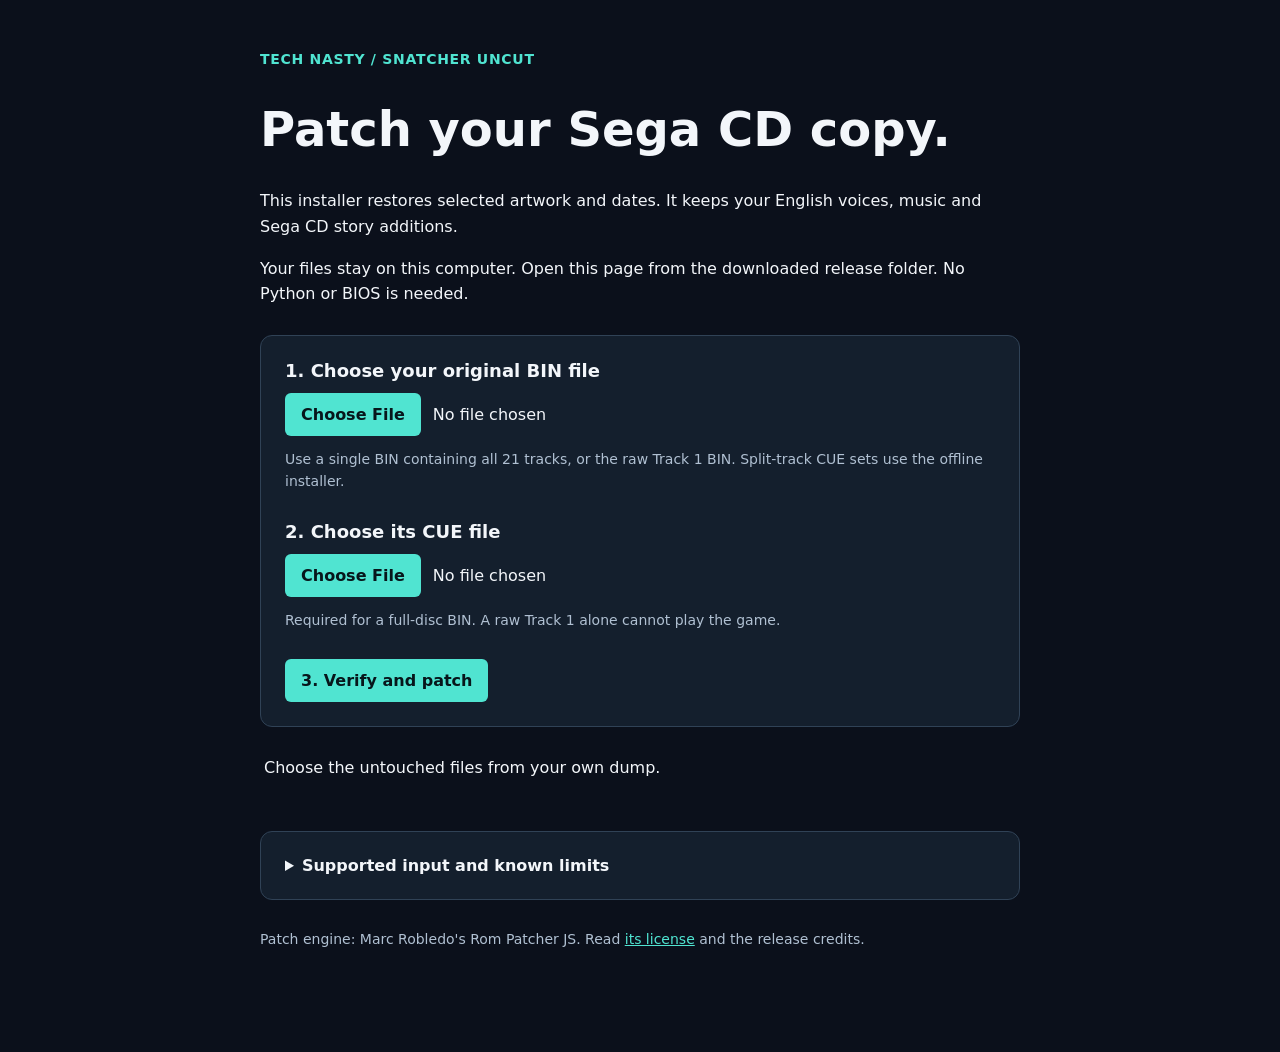
==== browser/index.html @ a2b7e846 "Release Snatcher Uncut v0.9.0-rc1" ====
<!doctype html>
<html lang="en">
<meta charset="utf-8">
<meta name="viewport" content="width=device-width,initial-scale=1">
<meta http-equiv="Content-Security-Policy" content="default-src 'self' blob:; connect-src 'none'; script-src 'self'; style-src 'self'; img-src 'self' data:; object-src 'none'; base-uri 'none'; form-action 'none'">
<title>Patch Snatcher for Sega CD</title>
<link rel="stylesheet" href="style.css">
<main>
<p class="brand">TECH NASTY / SNATCHER UNCUT</p>
<h1>Patch your Sega CD copy.</h1>
<p>This installer restores selected artwork and dates. It keeps your English voices, music and Sega CD story additions.</p>
<p>Your files stay on this computer. Open this page from the downloaded release folder. No Python or BIOS is needed.</p>
<form id="installer">
<label for="bin">1. Choose your original BIN file</label>
<input id="bin" type="file" accept=".bin,.BIN" required>
<p class="hint">Use a single BIN containing all 21 tracks, or the raw Track 1 BIN. Split-track CUE sets use the offline installer.</p>
<label for="cue">2. Choose its CUE file</label>
<input id="cue" type="file" accept=".cue,.CUE">
<p class="hint">Required for a full-disc BIN. A raw Track 1 alone cannot play the game.</p>
<button id="apply" type="submit">3. Verify and patch</button>
</form>
<p id="status" role="status" aria-live="polite">Choose the untouched files from your own dump.</p>
<section id="results" hidden aria-label="Patched files">
<h2>Download the patched files</h2>
<p>Save these files together in a new folder. Keep your original dump.</p>
<div id="downloads"></div>
</section>
<details><summary>Supported input and known limits</summary>
<p>USA raw Mode1/2352 Track 1: 131,744,928 bytes. SHA1: <code>1f4164205ed736a0d9a03eb7972868e9aa737d35</code>.</p>
<p>Wrong-region, wrong-revision, ISO/2048 and already-patched data do not pass validation. CHD files need extraction first. Full-disc BIN files require a single-file CUE with 21 tracks. Split-track CUE sets use the offline installer.</p>
<p>This release has emulator verification through the ending and credits. Original hardware has not been tested. The opening and database show 1991 while the retained speech says 1996.</p>
<p>AI tools assisted engineering, research, testing and writing. The comparisons use actual emulator captures.</p>
</details>
<p class="hint">Patch engine: Marc Robledo's Rom Patcher JS. Read <a href="vendor/LICENSE">its license</a> and the release credits.</p>
</main>
<script src="vendor/RomPatcher.js"></script>
<script src="vendor/modules/BinFile.js"></script>
<script src="vendor/modules/HashCalculator.js"></script>
<script src="vendor/modules/RomPatcher.format.ips.js"></script>
<script src="vendor/modules/RomPatcher.format.ups.js"></script>
<script src="vendor/modules/RomPatcher.format.aps_n64.js"></script>
<script src="vendor/modules/RomPatcher.format.aps_gba.js"></script>
<script src="vendor/modules/RomPatcher.format.bps.js"></script>
<script src="vendor/modules/RomPatcher.format.rup.js"></script>
<script src="vendor/modules/RomPatcher.format.ppf.js"></script>
<script src="vendor/modules/RomPatcher.format.bdf.js"></script>
<script src="vendor/modules/RomPatcher.format.pmsr.js"></script>
<script src="vendor/modules/RomPatcher.format.vcdiff.js"></script>
<script src="patch-data.js"></script>
<script src="app.js"></script>
</html>
---- browser/style.css ----
:root { color-scheme: dark; font-family: system-ui, sans-serif; background: #0b101b; color: #f3f6fa; }
body { margin: 0; }
main { max-width: 760px; margin: 48px auto; padding: 0 24px 40px; }
h1 { font-size: clamp(30px, 6vw, 48px); line-height: 1.12; }
p { line-height: 1.6; }
.brand, a { color: #50e4d1; }
.brand { font-size: 14px; font-weight: 700; letter-spacing: .05em; }
form, details, #results { background: #141f2d; border: 1px solid #304256; border-radius: 12px; padding: 24px; margin: 28px 0; }
label { display: block; font-size: 18px; font-weight: 650; margin-bottom: 12px; }
input { display: block; width: 100%; font: inherit; }
input::file-selector-button, button { background: #50e4d1; color: #07161b; border: 0; border-radius: 6px; padding: 12px 16px; font: inherit; font-weight: 650; cursor: pointer; margin-right: 12px; }
button:disabled { opacity: .6; cursor: wait; }
.hint { font-size: 14px; color: #b0c0d2; }
form .hint { margin: 12px 0 28px; }
code { overflow-wrap: anywhere; font-size: 13px; }
summary { cursor: pointer; font-weight: 650; }
#status { padding: 0 4px; min-height: 3em; }
#status[data-error="true"] { color: #ffb2a2; }
#downloads a { display: block; padding: 12px 0; }
:focus-visible { outline: 3px solid #fff; outline-offset: 5px; }
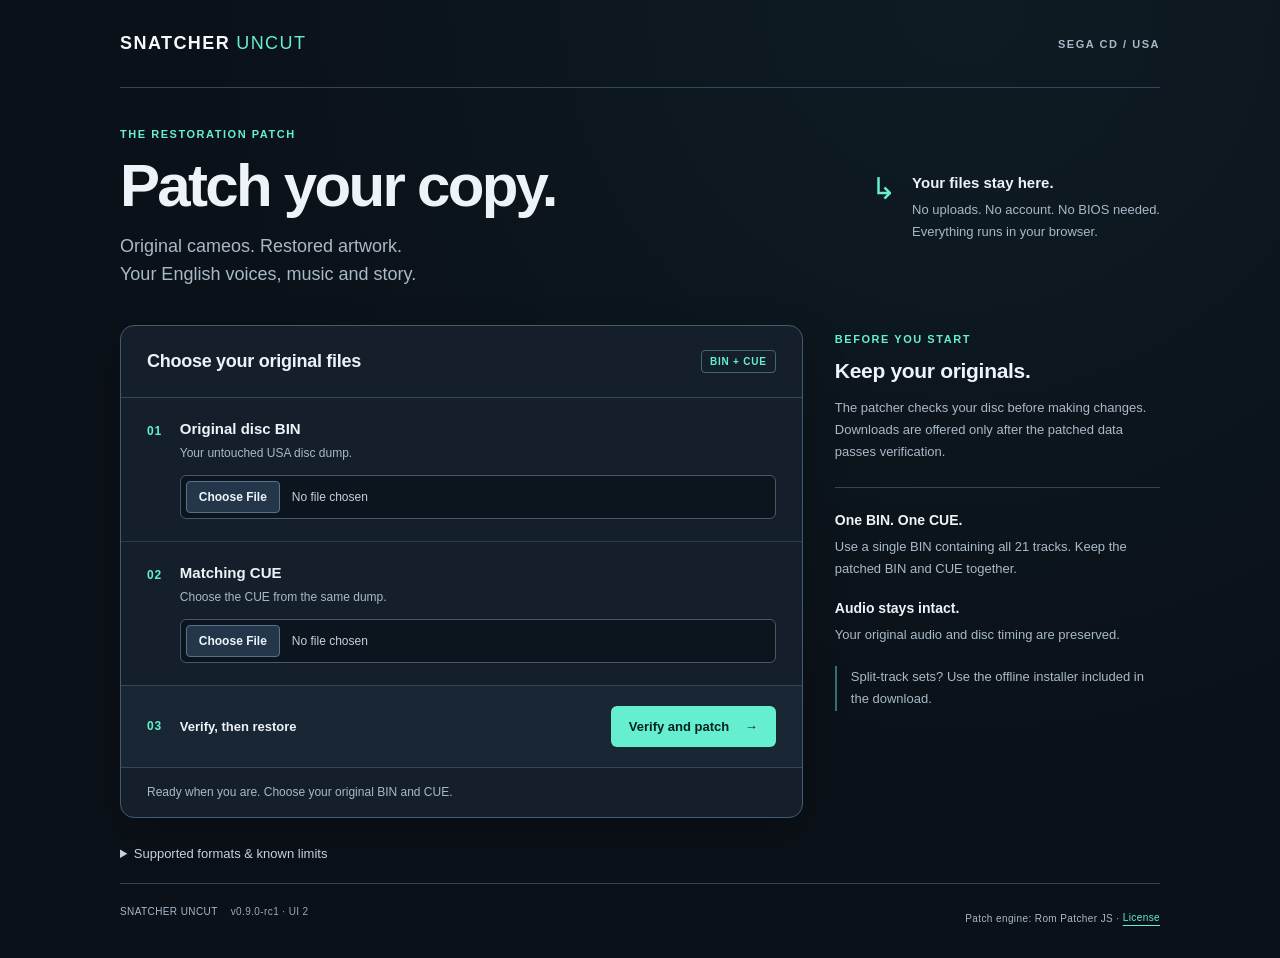
==== commit 033aab4a: "Add restoration comparisons and redesign the disc patcher" ====
--- a/browser/index.html
+++ b/browser/index.html
@@ -1,37 +1,34 @@
 <!doctype html>
 <html lang="en">
+<head>
 <meta charset="utf-8">
 <meta name="viewport" content="width=device-width,initial-scale=1">
 <meta http-equiv="Content-Security-Policy" content="default-src 'self' blob:; connect-src 'none'; script-src 'self'; style-src 'self'; img-src 'self' data:; object-src 'none'; base-uri 'none'; form-action 'none'">
-<title>Patch Snatcher for Sega CD</title>
+<title>Snatcher Uncut · Disc patcher</title>
 <link rel="stylesheet" href="style.css">
+</head>
+<body>
 <main>
-<p class="brand">TECH NASTY / SNATCHER UNCUT</p>
-<h1>Patch your Sega CD copy.</h1>
-<p>This installer restores selected artwork and dates. It keeps your English voices, music and Sega CD story additions.</p>
-<p>Your files stay on this computer. Open this page from the downloaded release folder. No Python or BIOS is needed.</p>
+<header class="masthead"><a class="wordmark" href="index.html">SNATCHER <span>UNCUT</span></a><span class="edition">SEGA CD / USA</span></header>
+<section class="intro" aria-labelledby="title">
+<div><p class="eyebrow">THE RESTORATION PATCH</p><h1 id="title">Patch your copy.</h1><p class="lede">Original cameos. Restored artwork.<br>Your English voices, music and story.</p></div>
+<div class="privacy"><span class="privacy-mark" aria-hidden="true">↳</span><div><strong>Your files stay here.</strong><p>No uploads. No account. No BIOS needed.<br>Everything runs in your browser.</p></div></div>
+</section>
+<div class="workspace">
+<section class="patch-card" aria-label="Patch your disc">
+<div class="card-heading"><h2>Choose your original files</h2><span class="tag">BIN + CUE</span></div>
 <form id="installer">
-<label for="bin">1. Choose your original BIN file</label>
-<input id="bin" type="file" accept=".bin,.BIN" required>
-<p class="hint">Use a single BIN containing all 21 tracks, or the raw Track 1 BIN. Split-track CUE sets use the offline installer.</p>
-<label for="cue">2. Choose its CUE file</label>
-<input id="cue" type="file" accept=".cue,.CUE">
-<p class="hint">Required for a full-disc BIN. A raw Track 1 alone cannot play the game.</p>
-<button id="apply" type="submit">3. Verify and patch</button>
+<div class="file-step"><span class="step-number" aria-hidden="true">01</span><div class="field"><label for="bin">Original disc BIN</label><p class="hint" id="bin-help">Your untouched USA disc dump.</p><input id="bin" type="file" accept=".bin,.BIN" required aria-describedby="bin-help"></div></div>
+<div class="file-step"><span class="step-number" aria-hidden="true">02</span><div class="field"><label for="cue">Matching CUE</label><p class="hint" id="cue-help">Choose the CUE from the same dump.</p><input id="cue" type="file" accept=".cue,.CUE" aria-describedby="cue-help"></div></div>
+<div class="action-row"><div><span class="step-number" aria-hidden="true">03</span><span>Verify, then restore</span></div><button id="apply" type="submit">Verify and patch <span aria-hidden="true">→</span></button></div>
 </form>
-<p id="status" role="status" aria-live="polite">Choose the untouched files from your own dump.</p>
-<section id="results" hidden aria-label="Patched files">
-<h2>Download the patched files</h2>
-<p>Save these files together in a new folder. Keep your original dump.</p>
-<div id="downloads"></div>
+<p id="status" role="status" aria-live="polite">Ready when you are. Choose your original BIN and CUE.</p>
+<section id="results" hidden aria-label="Patched files"><h2>Your patched files are ready</h2><p>Save the BIN and CUE together in a new folder. Open the CUE to play.</p><div id="downloads"></div></section>
 </section>
-<details><summary>Supported input and known limits</summary>
-<p>USA raw Mode1/2352 Track 1: 131,744,928 bytes. SHA1: <code>1f4164205ed736a0d9a03eb7972868e9aa737d35</code>.</p>
-<p>Wrong-region, wrong-revision, ISO/2048 and already-patched data do not pass validation. CHD files need extraction first. Full-disc BIN files require a single-file CUE with 21 tracks. Split-track CUE sets use the offline installer.</p>
-<p>This release has emulator verification through the ending and credits. Original hardware has not been tested. The opening and database show 1991 while the retained speech says 1996.</p>
-<p>AI tools assisted engineering, research, testing and writing. The comparisons use actual emulator captures.</p>
-</details>
-<p class="hint">Patch engine: Marc Robledo's Rom Patcher JS. Read <a href="vendor/LICENSE">its license</a> and the release credits.</p>
+<aside class="guide"><p class="eyebrow">BEFORE YOU START</p><h2>Keep your originals.</h2><p>The patcher checks your disc before making changes. Downloads are offered only after the patched data passes verification.</p><div class="guide-rule"></div><h3>One BIN. One CUE.</h3><p>Use a single BIN containing all 21 tracks. Keep the patched BIN and CUE together.</p><h3>Audio stays intact.</h3><p>Your original audio and disc timing are preserved.</p><p class="small-note">Split-track sets? Use the offline installer included in the download.</p></aside>
+</div>
+<details class="limits"><summary>Supported formats &amp; known limits</summary><div class="limits-body"><p>USA raw Mode1/2352 Track 1: 131,744,928 bytes. SHA1: <code>1f4164205ed736a0d9a03eb7972868e9aa737d35</code>.</p><p>A raw Track 1 BIN is accepted with the CUE field empty. Its output needs the original audio tracks and a matching CUE to play. Full-disc BIN files require a single-file CUE with 21 tracks.</p><p>Wrong-region, wrong-revision, ISO/2048 and already-patched data do not pass validation. Extract CHD files first. Split-track CUE sets use the offline installer.</p><p>The emulator tests reached the ending and credits. Tested on a U.S. Genesis Model 2 with a Mega EverDrive Pro. Restored text says 1991; retained English speech says 1996.</p><p>AI tools assisted engineering, research, testing and writing. Game artwork comes from the game data.</p></div></details>
+<footer><span>SNATCHER UNCUT <span class="footer-version">v0.9.0-rc1 · UI 2</span></span><span>Patch engine: Rom Patcher JS · <a href="vendor/LICENSE">License</a></span></footer>
 </main>
 <script src="vendor/RomPatcher.js"></script>
 <script src="vendor/modules/BinFile.js"></script>
@@ -48,4 +45,5 @@
 <script src="vendor/modules/RomPatcher.format.vcdiff.js"></script>
 <script src="patch-data.js"></script>
 <script src="app.js"></script>
+</body>
 </html>
--- a/browser/style.css
+++ b/browser/style.css
@@ -1,20 +1,4 @@
-:root { color-scheme: dark; font-family: system-ui, sans-serif; background: #0b101b; color: #f3f6fa; }
-body { margin: 0; }
-main { max-width: 760px; margin: 48px auto; padding: 0 24px 40px; }
-h1 { font-size: clamp(30px, 6vw, 48px); line-height: 1.12; }
-p { line-height: 1.6; }
-.brand, a { color: #50e4d1; }
-.brand { font-size: 14px; font-weight: 700; letter-spacing: .05em; }
-form, details, #results { background: #141f2d; border: 1px solid #304256; border-radius: 12px; padding: 24px; margin: 28px 0; }
-label { display: block; font-size: 18px; font-weight: 650; margin-bottom: 12px; }
-input { display: block; width: 100%; font: inherit; }
-input::file-selector-button, button { background: #50e4d1; color: #07161b; border: 0; border-radius: 6px; padding: 12px 16px; font: inherit; font-weight: 650; cursor: pointer; margin-right: 12px; }
-button:disabled { opacity: .6; cursor: wait; }
-.hint { font-size: 14px; color: #b0c0d2; }
-form .hint { margin: 12px 0 28px; }
-code { overflow-wrap: anywhere; font-size: 13px; }
-summary { cursor: pointer; font-weight: 650; }
-#status { padding: 0 4px; min-height: 3em; }
-#status[data-error="true"] { color: #ffb2a2; }
-#downloads a { display: block; padding: 12px 0; }
-:focus-visible { outline: 3px solid #fff; outline-offset: 5px; }
+:root{color-scheme:dark;font-family:Inter,-apple-system,BlinkMacSystemFont,"Segoe UI",sans-serif;background:#0b1118;color:#edf3f8;font-synthesis:none;--muted:#a8b9c8;--accent:#65eed0;--line:#344657}
+*{box-sizing:border-box}body{margin:0;background-color:#0b1118;background-image:radial-gradient(ellipse at 75% 0%,#15313b55,transparent 55%)}main{max-width:1120px;margin:auto;padding:0 40px}a{color:var(--accent);text-underline-offset:4px}.masthead{height:88px;display:flex;align-items:center;justify-content:space-between;border-bottom:1px solid var(--line)}.wordmark{font-size:18px;font-weight:850;letter-spacing:.08em;text-decoration:none;color:#f5f8fc}.wordmark span{font-weight:500;color:var(--accent);margin-left:6px}.edition,.eyebrow{font-size:11px;font-weight:750;letter-spacing:.14em;color:var(--muted)}.intro{display:flex;justify-content:space-between;align-items:center;padding:40px 0 36px;gap:32px}.eyebrow{margin:0 0 14px;color:var(--accent)}h1{font-size:clamp(38px,5vw,60px);line-height:1.05;letter-spacing:-.045em;margin:0 0 16px;font-weight:750}.lede{font-size:18px;line-height:1.55;color:var(--muted);margin:0}.privacy{display:flex;align-items:flex-start;gap:16px}.privacy-mark{color:var(--accent);font-size:30px;line-height:1}.privacy strong{font-size:15px}.privacy p{font-size:13px;line-height:1.7;color:var(--muted);margin:7px 0 0}.workspace{display:grid;grid-template-columns:minmax(0,2.1fr) minmax(0,1fr);gap:32px;align-items:start}.patch-card{background:#141f2b;border:1px solid #435b70;border-radius:14px;overflow:hidden;box-shadow:0 16px 45px #0003}.card-heading{padding:24px 26px;display:flex;align-items:center;justify-content:space-between;border-bottom:1px solid var(--line);gap:12px}h2{font-size:18px;letter-spacing:-.015em;margin:0}.tag{font-size:10px;letter-spacing:.08em;color:var(--accent);font-weight:750;border:1px solid #3c6b68;border-radius:4px;padding:5px 8px;white-space:nowrap}.file-step{padding:22px 26px;display:flex;gap:18px}.file-step+.file-step{border-top:1px solid #2d3c4b}.step-number{font-size:12px;color:var(--accent);font-weight:750;letter-spacing:.06em;line-height:22px}.field{min-width:0;flex:1}label{font-size:15px;font-weight:700}.hint{color:var(--muted);font-size:12px;line-height:1.5;margin:6px 0 13px}input{display:block;width:100%;min-width:0;font:inherit;font-size:12px;color:#c4d1de;border:1px solid #45596e;border-radius:6px;background:#0c151e;padding:5px}input::file-selector-button{font:inherit;font-size:12px;font-weight:650;border:1px solid #59718a;color:#edf3f8;background:#24374a;border-radius:4px;padding:8px 12px;margin-right:12px;cursor:pointer}.action-row{padding:20px 26px;display:flex;align-items:center;justify-content:space-between;gap:16px;border-top:1px solid var(--line);background:#192735}.action-row>div{display:flex;align-items:center;gap:18px;font-size:13px;font-weight:600}button{font:inherit;border:0;border-radius:6px;background:var(--accent);color:#07231d;font-size:13px;font-weight:750;padding:13px 18px;cursor:pointer;white-space:nowrap}button span{padding-left:12px}button:hover{background:#a0ffe7}button:disabled{opacity:.65;cursor:wait}#status{padding:15px 26px;margin:0;font-size:12px;line-height:1.6;color:var(--muted);border-top:1px solid var(--line);min-height:50px}#status[data-error="true"]{color:#ffb7a8;background:#351d21}.guide{padding:8px 0}.guide h2{font-size:21px;margin-bottom:14px}.guide p:not(.eyebrow){font-size:13px;color:var(--muted);line-height:1.7;margin:0 0 20px}.guide-rule{height:1px;background:var(--line);margin:24px 0}.guide h3{font-size:14px;margin:0 0 8px}.guide .small-note{border-left:2px solid #3e6d68;padding-left:14px}.limits{margin:28px 0 0;border-bottom:1px solid var(--line);padding:0 0 22px}summary{font-size:13px;color:#c4d1de;cursor:pointer;width:fit-content}.limits-body{max-width:760px;color:var(--muted);font-size:13px;line-height:1.7;padding-top:10px}code{overflow-wrap:anywhere;font-size:12px}footer{display:flex;justify-content:space-between;gap:16px;font-size:10px;color:var(--muted);padding:22px 0 28px;letter-spacing:.04em}.footer-version{margin-left:10px;color:#97aabb}#results{padding:24px 26px;border-top:1px solid #3c6b68;background:#112d29}#results[hidden]{display:none}#results p{font-size:13px;color:#c0d7d0;line-height:1.6}#downloads a{display:block;padding:12px 0;font-size:13px;font-weight:650;overflow-wrap:anywhere}:focus-visible{outline:3px solid #e5fff8;outline-offset:4px}@media(max-width:760px){main{padding:0 20px}.masthead{height:72px}.edition{font-size:9px}.intro{display:block;padding:30px 0}.privacy{margin-top:24px}.workspace{display:block}.guide{margin-top:30px}.file-step,.card-heading,.action-row{padding:20px}.action-row{align-items:stretch;flex-direction:column}.action-row button{width:100%}#status{padding:15px 20px}footer{flex-direction:column;line-height:1.5}.lede{font-size:16px}.guide-rule{margin:20px 0}}
+
+.wordmark{display:inline-flex;align-items:center;min-height:44px}footer a{display:inline-flex;align-items:center;min-height:24px}
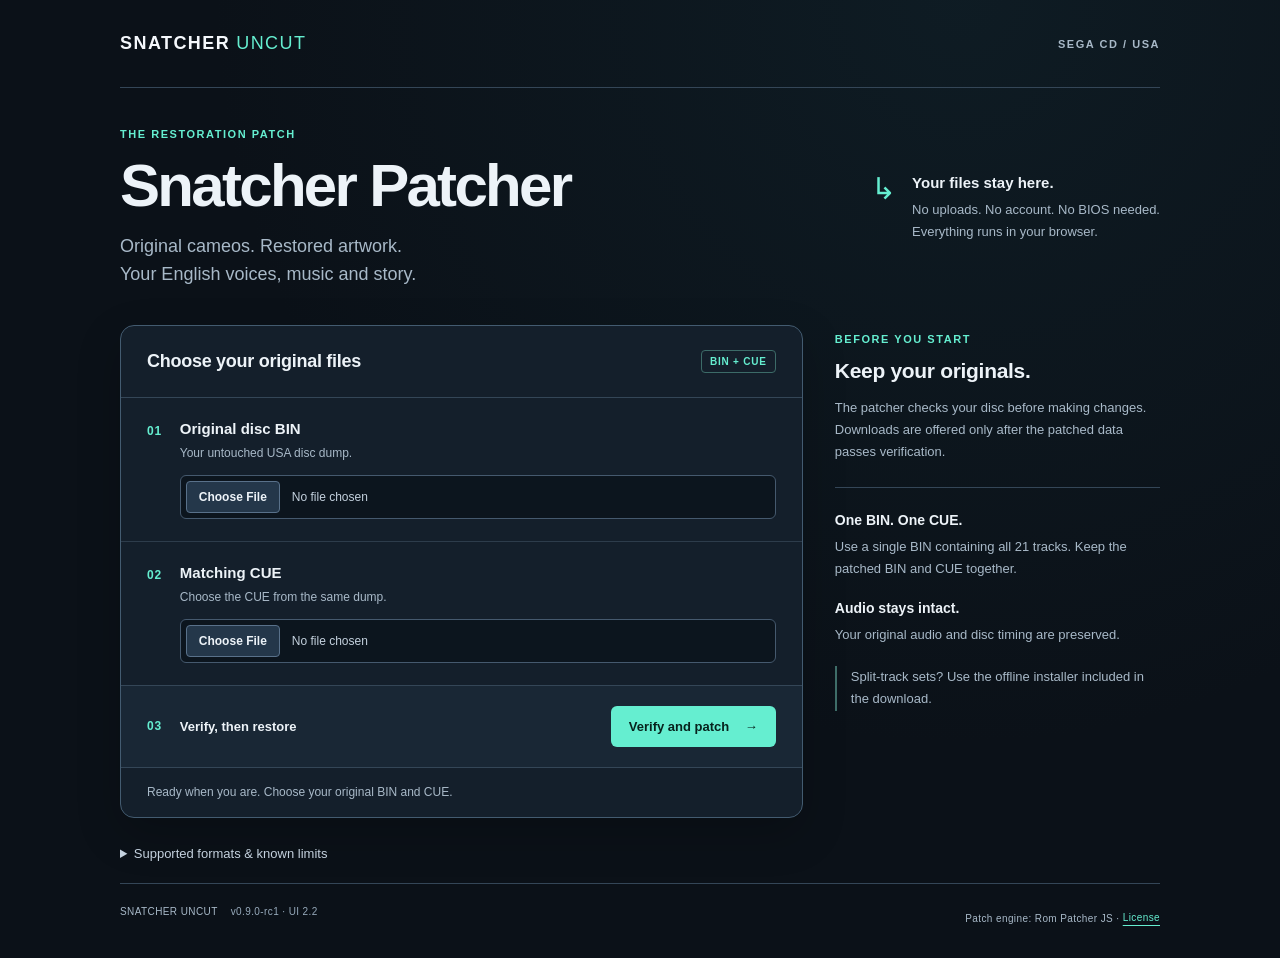
==== commit 0632cdc3: "Rename browser tool to Snatcher Patcher" ====
--- a/browser/index.html
+++ b/browser/index.html
@@ -4,14 +4,14 @@
 <meta charset="utf-8">
 <meta name="viewport" content="width=device-width,initial-scale=1">
 <meta http-equiv="Content-Security-Policy" content="default-src 'self' blob:; connect-src 'none'; script-src 'self'; style-src 'self'; img-src 'self' data:; object-src 'none'; base-uri 'none'; form-action 'none'">
-<title>Snatcher Uncut · Disc patcher</title>
+<title>Snatcher Patcher · Snatcher Uncut</title>
 <link rel="stylesheet" href="style.css">
 </head>
 <body>
 <main>
 <header class="masthead"><a class="wordmark" href="index.html">SNATCHER <span>UNCUT</span></a><span class="edition">SEGA CD / USA</span></header>
 <section class="intro" aria-labelledby="title">
-<div><p class="eyebrow">THE RESTORATION PATCH</p><h1 id="title">Patch your copy.</h1><p class="lede">Original cameos. Restored artwork.<br>Your English voices, music and story.</p></div>
+<div><p class="eyebrow">THE RESTORATION PATCH</p><h1 id="title">Snatcher Patcher</h1><p class="lede">Original cameos. Restored artwork.<br>Your English voices, music and story.</p></div>
 <div class="privacy"><span class="privacy-mark" aria-hidden="true">↳</span><div><strong>Your files stay here.</strong><p>No uploads. No account. No BIOS needed.<br>Everything runs in your browser.</p></div></div>
 </section>
 <div class="workspace">
@@ -28,7 +28,7 @@
 <aside class="guide"><p class="eyebrow">BEFORE YOU START</p><h2>Keep your originals.</h2><p>The patcher checks your disc before making changes. Downloads are offered only after the patched data passes verification.</p><div class="guide-rule"></div><h3>One BIN. One CUE.</h3><p>Use a single BIN containing all 21 tracks. Keep the patched BIN and CUE together.</p><h3>Audio stays intact.</h3><p>Your original audio and disc timing are preserved.</p><p class="small-note">Split-track sets? Use the offline installer included in the download.</p></aside>
 </div>
 <details class="limits"><summary>Supported formats &amp; known limits</summary><div class="limits-body"><p>USA raw Mode1/2352 Track 1: 131,744,928 bytes. SHA1: <code>1f4164205ed736a0d9a03eb7972868e9aa737d35</code>.</p><p>A raw Track 1 BIN is accepted with the CUE field empty. Its output needs the original audio tracks and a matching CUE to play. Full-disc BIN files require a single-file CUE with 21 tracks.</p><p>Wrong-region, wrong-revision, ISO/2048 and already-patched data do not pass validation. Extract CHD files first. Split-track CUE sets use the offline installer.</p><p>The emulator tests reached the ending and credits. Tested on a U.S. Genesis Model 2 with a Mega EverDrive Pro. Restored text says 1991; retained English speech says 1996.</p><p>AI tools assisted engineering, research, testing and writing. Game artwork comes from the game data.</p></div></details>
-<footer><span>SNATCHER UNCUT <span class="footer-version">v0.9.0-rc1 · UI 2</span></span><span>Patch engine: Rom Patcher JS · <a href="vendor/LICENSE">License</a></span></footer>
+<footer><span>SNATCHER UNCUT <span class="footer-version">v0.9.0-rc1 · UI 2.2</span></span><span>Patch engine: Rom Patcher JS · <a href="vendor/LICENSE">License</a></span></footer>
 </main>
 <script src="vendor/RomPatcher.js"></script>
 <script src="vendor/modules/BinFile.js"></script>
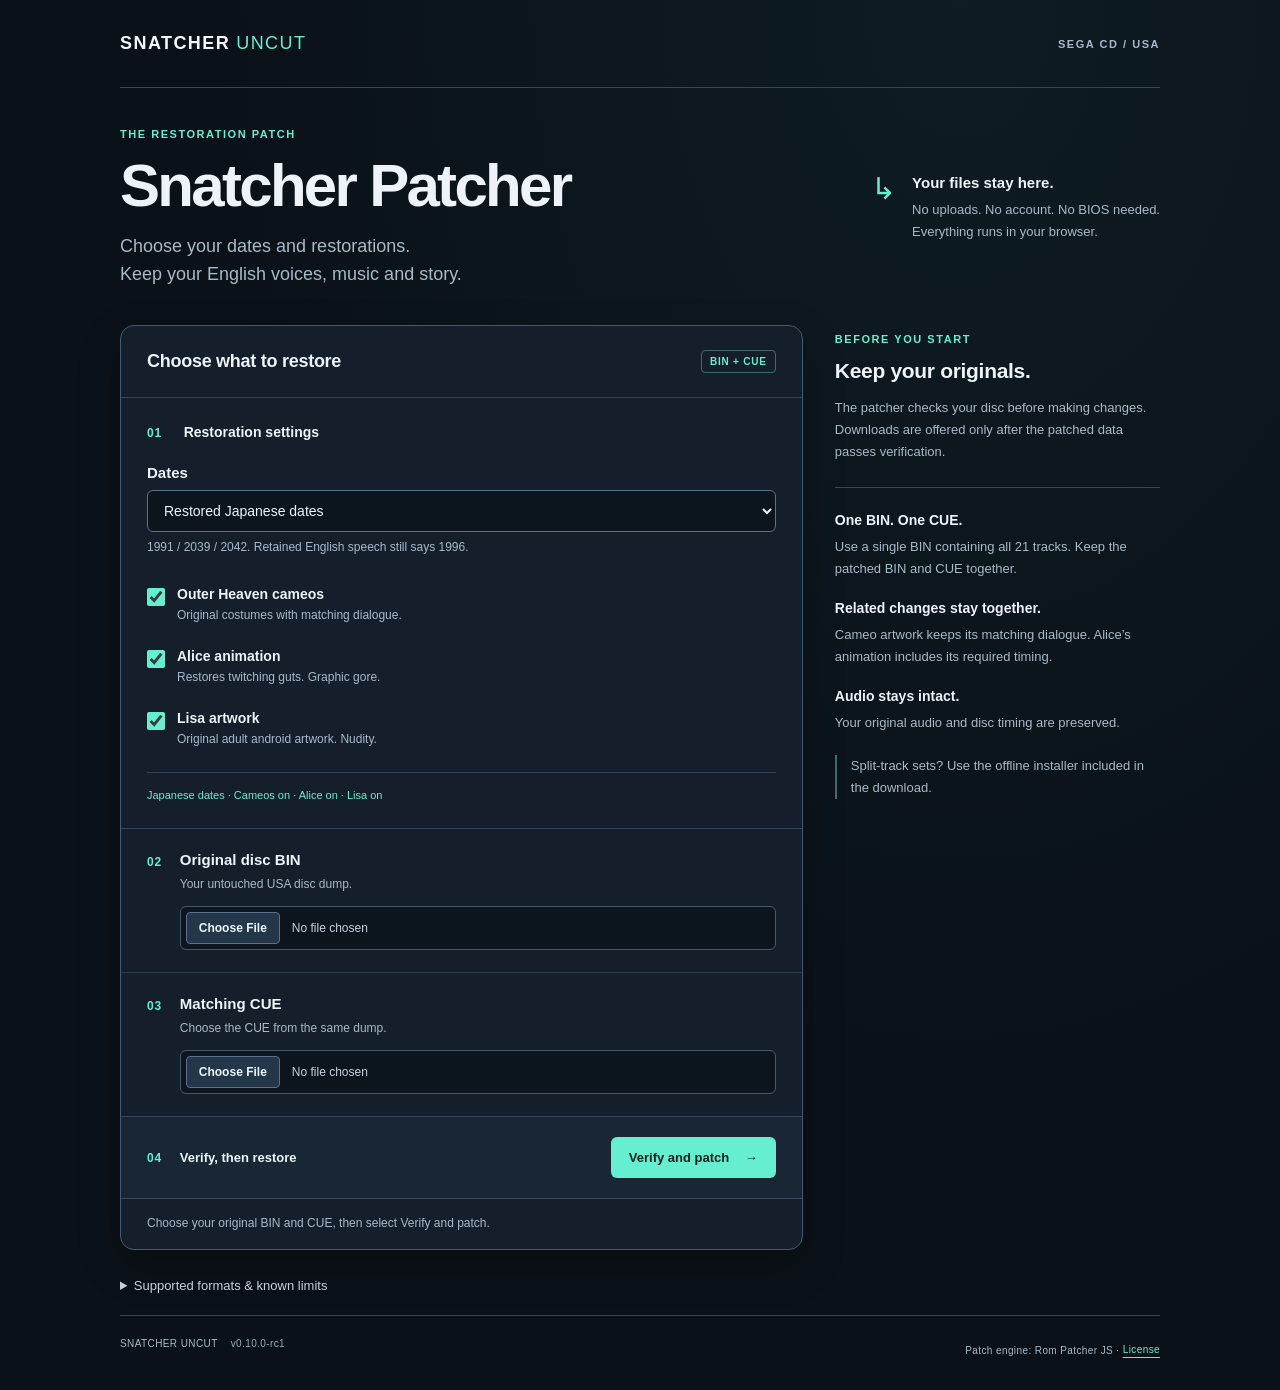
==== commit a351d135: "Add configurable Snatcher Patcher with verified restoration profiles" ====
--- a/browser/index.html
+++ b/browser/index.html
@@ -11,24 +11,31 @@
 <main>
 <header class="masthead"><a class="wordmark" href="index.html">SNATCHER <span>UNCUT</span></a><span class="edition">SEGA CD / USA</span></header>
 <section class="intro" aria-labelledby="title">
-<div><p class="eyebrow">THE RESTORATION PATCH</p><h1 id="title">Snatcher Patcher</h1><p class="lede">Original cameos. Restored artwork.<br>Your English voices, music and story.</p></div>
+<div><p class="eyebrow">THE RESTORATION PATCH</p><h1 id="title">Snatcher Patcher</h1><p class="lede">Choose your dates and restorations.<br>Keep your English voices, music and story.</p></div>
 <div class="privacy"><span class="privacy-mark" aria-hidden="true">↳</span><div><strong>Your files stay here.</strong><p>No uploads. No account. No BIOS needed.<br>Everything runs in your browser.</p></div></div>
 </section>
 <div class="workspace">
 <section class="patch-card" aria-label="Patch your disc">
-<div class="card-heading"><h2>Choose your original files</h2><span class="tag">BIN + CUE</span></div>
+<div class="card-heading"><h2>Choose what to restore</h2><span class="tag">BIN + CUE</span></div>
 <form id="installer">
-<div class="file-step"><span class="step-number" aria-hidden="true">01</span><div class="field"><label for="bin">Original disc BIN</label><p class="hint" id="bin-help">Your untouched USA disc dump.</p><input id="bin" type="file" accept=".bin,.BIN" required aria-describedby="bin-help"></div></div>
-<div class="file-step"><span class="step-number" aria-hidden="true">02</span><div class="field"><label for="cue">Matching CUE</label><p class="hint" id="cue-help">Choose the CUE from the same dump.</p><input id="cue" type="file" accept=".cue,.CUE" aria-describedby="cue-help"></div></div>
-<div class="action-row"><div><span class="step-number" aria-hidden="true">03</span><span>Verify, then restore</span></div><button id="apply" type="submit">Verify and patch <span aria-hidden="true">→</span></button></div>
+<fieldset class="restore-options"><legend><span class="step-number" aria-hidden="true">01</span> Restoration settings</legend>
+<div class="date-option"><label for="dates">Dates</label><select id="dates" data-setting><option value="japanese" selected>Restored Japanese dates</option><option value="segacd">Original Sega CD dates</option></select><p id="date-note" class="hint">1991 / 2039 / 2042. Retained English speech still says 1996.</p></div>
+<label class="toggle" for="cameos"><input id="cameos" data-setting type="checkbox" checked><span><strong>Outer Heaven cameos</strong><small>Original costumes with matching dialogue.</small></span></label>
+<label class="toggle" for="alice"><input id="alice" data-setting type="checkbox" checked><span><strong>Alice animation</strong><small>Restores twitching guts. Graphic gore.</small></span></label>
+<label class="toggle" for="lisa"><input id="lisa" data-setting type="checkbox" checked><span><strong>Lisa artwork</strong><small>Original adult android artwork. Nudity.</small></span></label>
+<p id="selection-summary" class="selection-summary" aria-live="polite">Japanese dates · Cameos on · Alice on · Lisa on</p>
+</fieldset>
+<div class="file-step"><span class="step-number" aria-hidden="true">02</span><div class="field"><label for="bin">Original disc BIN</label><p class="hint" id="bin-help">Your untouched USA disc dump.</p><input id="bin" type="file" accept=".bin,.BIN" required aria-describedby="bin-help"></div></div>
+<div class="file-step"><span class="step-number" aria-hidden="true">03</span><div class="field"><label for="cue">Matching CUE</label><p class="hint" id="cue-help">Choose the CUE from the same dump.</p><input id="cue" type="file" accept=".cue,.CUE" aria-describedby="cue-help"></div></div>
+<div class="action-row"><div><span class="step-number" aria-hidden="true">04</span><span>Verify, then restore</span></div><button id="apply" type="submit"><span class="action-label">Verify and patch</span> <span aria-hidden="true">→</span></button></div>
 </form>
 <p id="status" role="status" aria-live="polite">Ready when you are. Choose your original BIN and CUE.</p>
 <section id="results" hidden aria-label="Patched files"><h2>Your patched files are ready</h2><p>Save the BIN and CUE together in a new folder. Open the CUE to play.</p><div id="downloads"></div></section>
 </section>
-<aside class="guide"><p class="eyebrow">BEFORE YOU START</p><h2>Keep your originals.</h2><p>The patcher checks your disc before making changes. Downloads are offered only after the patched data passes verification.</p><div class="guide-rule"></div><h3>One BIN. One CUE.</h3><p>Use a single BIN containing all 21 tracks. Keep the patched BIN and CUE together.</p><h3>Audio stays intact.</h3><p>Your original audio and disc timing are preserved.</p><p class="small-note">Split-track sets? Use the offline installer included in the download.</p></aside>
+<aside class="guide"><p class="eyebrow">BEFORE YOU START</p><h2>Keep your originals.</h2><p>The patcher checks your disc before making changes. Downloads are offered only after the patched data passes verification.</p><div class="guide-rule"></div><h3>One BIN. One CUE.</h3><p>Use a single BIN containing all 21 tracks. Keep the patched BIN and CUE together.</p><h3>Related changes stay together.</h3><p>Cameo artwork keeps its matching dialogue. Alice’s animation includes its required timing.</p><h3>Audio stays intact.</h3><p>Your original audio and disc timing are preserved.</p><p class="small-note">Split-track sets? Use the offline installer included in the download.</p></aside>
 </div>
-<details class="limits"><summary>Supported formats &amp; known limits</summary><div class="limits-body"><p>USA raw Mode1/2352 Track 1: 131,744,928 bytes. SHA1: <code>1f4164205ed736a0d9a03eb7972868e9aa737d35</code>.</p><p>A raw Track 1 BIN is accepted with the CUE field empty. Its output needs the original audio tracks and a matching CUE to play. Full-disc BIN files require a single-file CUE with 21 tracks.</p><p>Wrong-region, wrong-revision, ISO/2048 and already-patched data do not pass validation. Extract CHD files first. Split-track CUE sets use the offline installer.</p><p>The emulator tests reached the ending and credits. Tested on a U.S. Genesis Model 2 with a Mega EverDrive Pro. Restored text says 1991; retained English speech says 1996.</p><p>AI tools assisted engineering, research, testing and writing. Game artwork comes from the game data.</p></div></details>
-<footer><span>SNATCHER UNCUT <span class="footer-version">v0.9.0-rc1 · UI 2.2</span></span><span>Patch engine: Rom Patcher JS · <a href="vendor/LICENSE">License</a></span></footer>
+<details class="limits"><summary>Supported formats &amp; known limits</summary><div class="limits-body"><p>USA raw Mode1/2352 Track 1: 131,744,928 bytes. SHA1: <code>1f4164205ed736a0d9a03eb7972868e9aa737d35</code>.</p><p>A raw Track 1 BIN is accepted with the CUE field empty. Its output needs the original audio tracks and a matching CUE to play. Full-disc BIN files require a single-file CUE with 21 tracks.</p><p>Wrong-region, wrong-revision, ISO/2048 and already-patched data do not pass validation. Extract CHD files first. Split-track CUE sets use the offline installer.</p><p>The default all-restored profile reached the ending and credits in emulator tests. It was also tested on a U.S. Genesis Model 2 with a Mega EverDrive Pro. Other selections have not had console acceptance. Japanese-date text says 1991; retained English speech says 1996. Select original Sega CD dates to keep the English chronology.</p><p>AI tools assisted engineering, research, testing and writing. Game artwork comes from the game data.</p></div></details>
+<footer><span>SNATCHER UNCUT <span class="footer-version">v0.10.0-rc1</span></span><span>Patch engine: Rom Patcher JS · <a href="vendor/LICENSE">License</a></span></footer>
 </main>
 <script src="vendor/RomPatcher.js"></script>
 <script src="vendor/modules/BinFile.js"></script>
--- a/browser/style.css
+++ b/browser/style.css
@@ -2,3 +2,5 @@
 *{box-sizing:border-box}body{margin:0;background-color:#0b1118;background-image:radial-gradient(ellipse at 75% 0%,#15313b55,transparent 55%)}main{max-width:1120px;margin:auto;padding:0 40px}a{color:var(--accent);text-underline-offset:4px}.masthead{height:88px;display:flex;align-items:center;justify-content:space-between;border-bottom:1px solid var(--line)}.wordmark{font-size:18px;font-weight:850;letter-spacing:.08em;text-decoration:none;color:#f5f8fc}.wordmark span{font-weight:500;color:var(--accent);margin-left:6px}.edition,.eyebrow{font-size:11px;font-weight:750;letter-spacing:.14em;color:var(--muted)}.intro{display:flex;justify-content:space-between;align-items:center;padding:40px 0 36px;gap:32px}.eyebrow{margin:0 0 14px;color:var(--accent)}h1{font-size:clamp(38px,5vw,60px);line-height:1.05;letter-spacing:-.045em;margin:0 0 16px;font-weight:750}.lede{font-size:18px;line-height:1.55;color:var(--muted);margin:0}.privacy{display:flex;align-items:flex-start;gap:16px}.privacy-mark{color:var(--accent);font-size:30px;line-height:1}.privacy strong{font-size:15px}.privacy p{font-size:13px;line-height:1.7;color:var(--muted);margin:7px 0 0}.workspace{display:grid;grid-template-columns:minmax(0,2.1fr) minmax(0,1fr);gap:32px;align-items:start}.patch-card{background:#141f2b;border:1px solid #435b70;border-radius:14px;overflow:hidden;box-shadow:0 16px 45px #0003}.card-heading{padding:24px 26px;display:flex;align-items:center;justify-content:space-between;border-bottom:1px solid var(--line);gap:12px}h2{font-size:18px;letter-spacing:-.015em;margin:0}.tag{font-size:10px;letter-spacing:.08em;color:var(--accent);font-weight:750;border:1px solid #3c6b68;border-radius:4px;padding:5px 8px;white-space:nowrap}.file-step{padding:22px 26px;display:flex;gap:18px}.file-step+.file-step{border-top:1px solid #2d3c4b}.step-number{font-size:12px;color:var(--accent);font-weight:750;letter-spacing:.06em;line-height:22px}.field{min-width:0;flex:1}label{font-size:15px;font-weight:700}.hint{color:var(--muted);font-size:12px;line-height:1.5;margin:6px 0 13px}input{display:block;width:100%;min-width:0;font:inherit;font-size:12px;color:#c4d1de;border:1px solid #45596e;border-radius:6px;background:#0c151e;padding:5px}input::file-selector-button{font:inherit;font-size:12px;font-weight:650;border:1px solid #59718a;color:#edf3f8;background:#24374a;border-radius:4px;padding:8px 12px;margin-right:12px;cursor:pointer}.action-row{padding:20px 26px;display:flex;align-items:center;justify-content:space-between;gap:16px;border-top:1px solid var(--line);background:#192735}.action-row>div{display:flex;align-items:center;gap:18px;font-size:13px;font-weight:600}button{font:inherit;border:0;border-radius:6px;background:var(--accent);color:#07231d;font-size:13px;font-weight:750;padding:13px 18px;cursor:pointer;white-space:nowrap}button span{padding-left:12px}button:hover{background:#a0ffe7}button:disabled{opacity:.65;cursor:wait}#status{padding:15px 26px;margin:0;font-size:12px;line-height:1.6;color:var(--muted);border-top:1px solid var(--line);min-height:50px}#status[data-error="true"]{color:#ffb7a8;background:#351d21}.guide{padding:8px 0}.guide h2{font-size:21px;margin-bottom:14px}.guide p:not(.eyebrow){font-size:13px;color:var(--muted);line-height:1.7;margin:0 0 20px}.guide-rule{height:1px;background:var(--line);margin:24px 0}.guide h3{font-size:14px;margin:0 0 8px}.guide .small-note{border-left:2px solid #3e6d68;padding-left:14px}.limits{margin:28px 0 0;border-bottom:1px solid var(--line);padding:0 0 22px}summary{font-size:13px;color:#c4d1de;cursor:pointer;width:fit-content}.limits-body{max-width:760px;color:var(--muted);font-size:13px;line-height:1.7;padding-top:10px}code{overflow-wrap:anywhere;font-size:12px}footer{display:flex;justify-content:space-between;gap:16px;font-size:10px;color:var(--muted);padding:22px 0 28px;letter-spacing:.04em}.footer-version{margin-left:10px;color:#97aabb}#results{padding:24px 26px;border-top:1px solid #3c6b68;background:#112d29}#results[hidden]{display:none}#results p{font-size:13px;color:#c0d7d0;line-height:1.6}#downloads a{display:block;padding:12px 0;font-size:13px;font-weight:650;overflow-wrap:anywhere}:focus-visible{outline:3px solid #e5fff8;outline-offset:4px}@media(max-width:760px){main{padding:0 20px}.masthead{height:72px}.edition{font-size:9px}.intro{display:block;padding:30px 0}.privacy{margin-top:24px}.workspace{display:block}.guide{margin-top:30px}.file-step,.card-heading,.action-row{padding:20px}.action-row{align-items:stretch;flex-direction:column}.action-row button{width:100%}#status{padding:15px 20px}footer{flex-direction:column;line-height:1.5}.lede{font-size:16px}.guide-rule{margin:20px 0}}
 
 .wordmark{display:inline-flex;align-items:center;min-height:44px}footer a{display:inline-flex;align-items:center;min-height:24px}
+
+.restore-options{margin:0;padding:24px 26px;border:0;border-bottom:1px solid var(--line);min-width:0}.restore-options legend{float:left;width:100%;font-size:14px;font-weight:700;margin-bottom:20px;padding:0}.restore-options legend .step-number{margin-right:18px}.date-option{clear:both;margin-bottom:18px}.date-option label{display:block;margin-bottom:9px}select{display:block;width:100%;font:inherit;font-size:14px;color:#edf3f8;background:#0c151e;border:1px solid #59718a;border-radius:6px;padding:11px 12px}.toggle{display:flex;align-items:flex-start;gap:12px;padding:12px 0;cursor:pointer}.toggle input{flex:none;width:18px;height:18px;accent-color:var(--accent);padding:0;margin:2px 0 0}.toggle strong{display:block;font-size:14px}.toggle small{display:block;font-size:12px;font-weight:400;color:var(--muted);line-height:1.5;margin-top:4px}.selection-summary{font-size:11px;line-height:1.6;color:var(--accent);padding:14px 0 0;margin:12px 0 0;border-top:1px solid var(--line)}button .action-label{padding:0}select:disabled,.toggle input:disabled{opacity:.65;cursor:wait}@media(max-width:760px){.restore-options{padding:20px}}
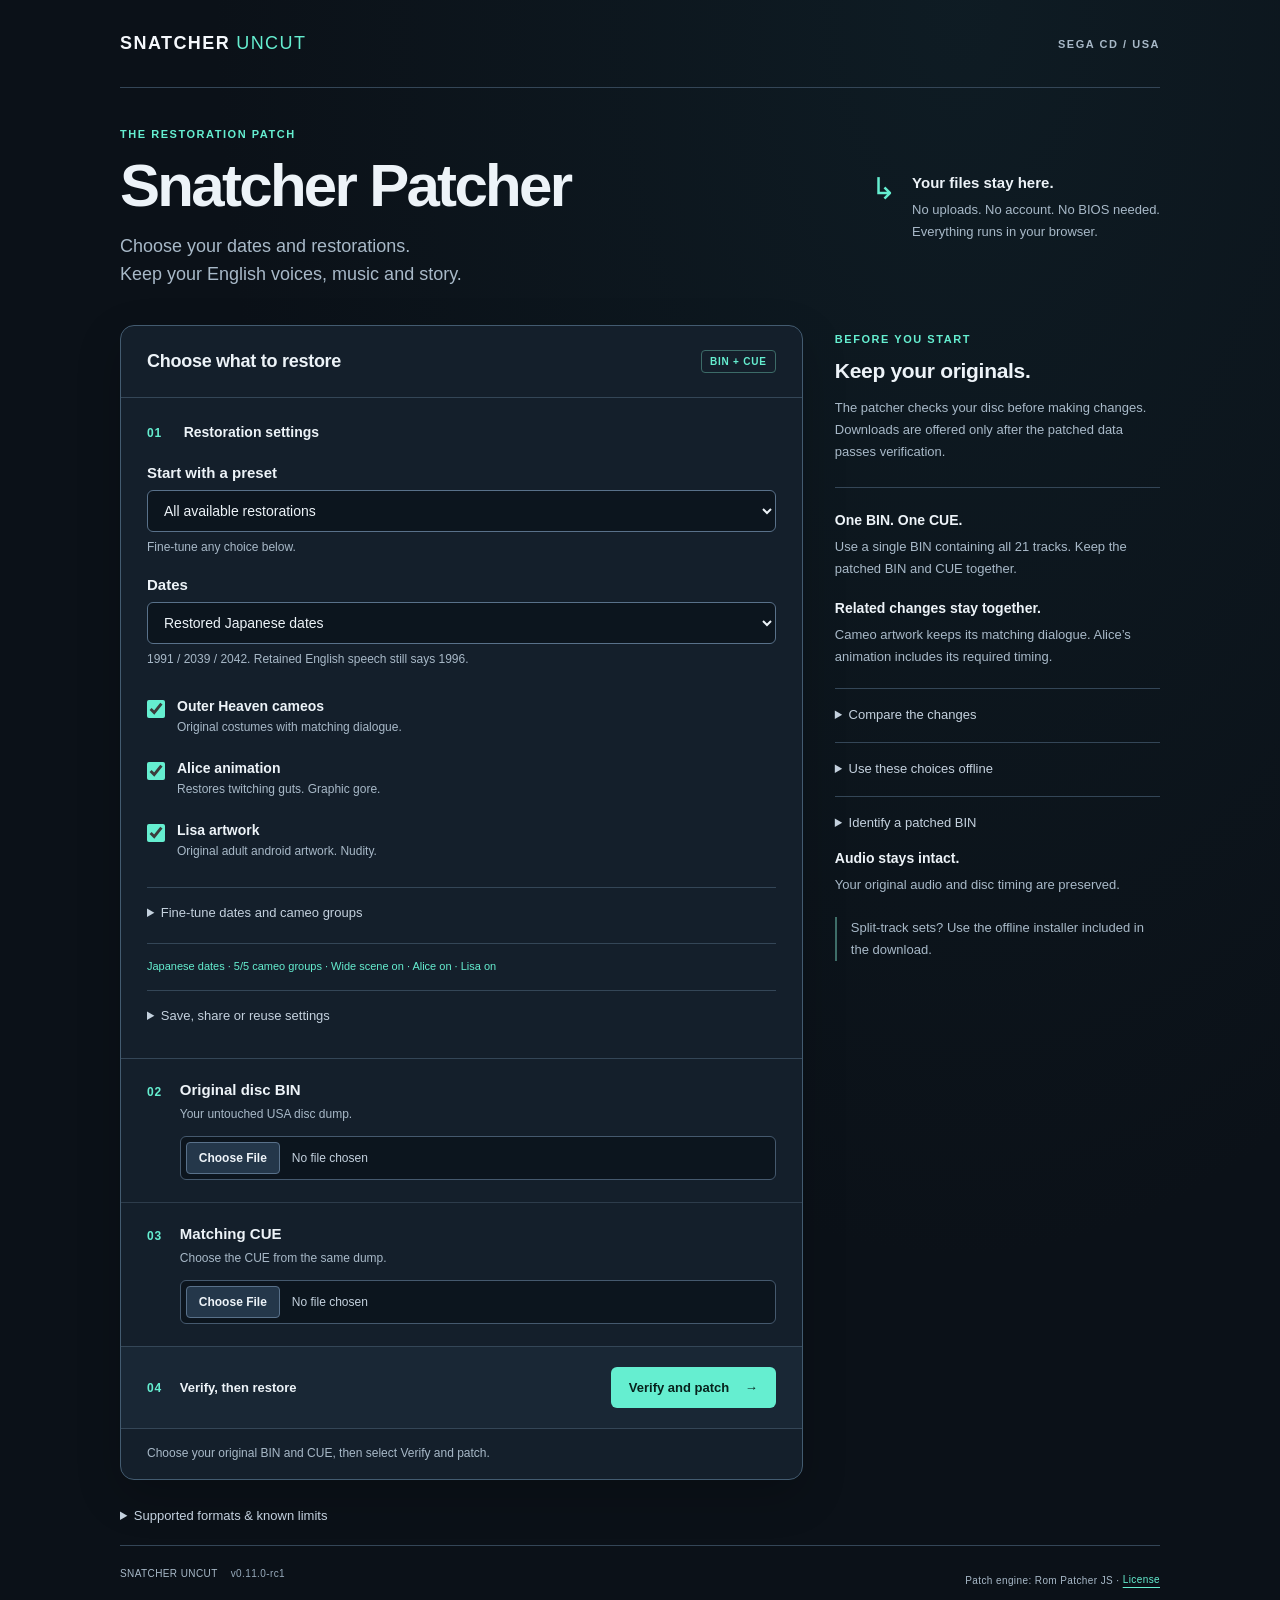
==== commit 242518c1: "Add individual restoration choices and reusable patcher settings" ====
--- a/browser/index.html
+++ b/browser/index.html
@@ -19,23 +19,39 @@
 <div class="card-heading"><h2>Choose what to restore</h2><span class="tag">BIN + CUE</span></div>
 <form id="installer">
 <fieldset class="restore-options"><legend><span class="step-number" aria-hidden="true">01</span> Restoration settings</legend>
-<div class="date-option"><label for="dates">Dates</label><select id="dates" data-setting><option value="japanese" selected>Restored Japanese dates</option><option value="segacd">Original Sega CD dates</option></select><p id="date-note" class="hint">1991 / 2039 / 2042. Retained English speech still says 1996.</p></div>
+<div class="advanced-only preset-option"><label for="preset">Start with a preset</label><select id="preset"><option value="all">All available restorations</option><option value="english">Restored art, original Sega CD dates</option><option value="cameos">Cameos only</option><option value="dates">Japanese dates only</option><option value="without-explicit">Cameos and Japanese dates</option><option value="original">Original Sega CD</option><option value="custom" disabled>Custom</option></select><p id="preset-note" class="hint">Fine-tune any choice below.</p></div>
+<div class="date-option"><label for="dates">Dates</label><select id="dates" data-setting><option value="japanese" selected>Restored Japanese dates</option><option value="segacd">Original Sega CD dates</option><option value="custom" disabled>Custom chronology</option></select><p id="date-note" class="hint">1991 / 2039 / 2042. Retained English speech still says 1996.</p></div>
 <label class="toggle" for="cameos"><input id="cameos" data-setting type="checkbox" checked><span><strong>Outer Heaven cameos</strong><small>Original costumes with matching dialogue.</small></span></label>
-<label class="toggle" for="alice"><input id="alice" data-setting type="checkbox" checked><span><strong>Alice animation</strong><small>Restores twitching guts. Graphic gore.</small></span></label>
-<label class="toggle" for="lisa"><input id="lisa" data-setting type="checkbox" checked><span><strong>Lisa artwork</strong><small>Original adult android artwork. Nudity.</small></span></label>
+<label class="toggle" for="alice"><input id="alice" data-setting data-choice="alice" type="checkbox" checked><span><strong>Alice animation</strong><small>Restores twitching guts. Graphic gore.</small></span></label>
+<label class="toggle" for="lisa"><input id="lisa" data-setting data-choice="lisa" type="checkbox" checked><span><strong>Lisa artwork</strong><small>Original adult android artwork. Nudity.</small></span></label>
+<details class="advanced-only fine-tune"><summary>Fine-tune dates and cameo groups</summary><div class="choice-grid"><section><h3>Chronology</h3>
+<label class="toggle" for="database_dates"><input id="database_dates" data-choice="database_dates" type="checkbox" checked><span><strong>Japanese database dates</strong><small>Uses the original Japanese chronology.</small></span></label>
+<label class="toggle" for="moscow_date"><input id="moscow_date" data-choice="moscow_date" type="checkbox" checked><span><strong>Moscow caption: 1991</strong><small>Off keeps the Sega CD year, 1996.</small></span></label>
+<label class="toggle" for="newspaper_date"><input id="newspaper_date" data-choice="newspaper_date" type="checkbox" checked><span><strong>Newspaper date: 2039</strong><small>Off keeps 2044.</small></span></label>
+<label class="toggle" for="neokobe_date"><input id="neokobe_date" data-choice="neokobe_date" type="checkbox" checked><span><strong>Neo Kobe caption: 2042</strong><small>Off keeps 2047.</small></span></label></section><section><h3>Cameo groups</h3>
+<label class="toggle" for="mask_rider"><input id="mask_rider" data-choice="mask_rider" type="checkbox" checked><span><strong>Mask Rider</strong><small>Replaces Sparkster.</small></span></label>
+<label class="toggle" for="cornelius"><input id="cornelius" data-choice="cornelius" type="checkbox" checked><span><strong>Cornelius</strong><small>Replaces Goemon.</small></span></label>
+<label class="toggle" for="alyen"><input id="alyen" data-choice="alyen" type="checkbox" checked><span><strong>Alyen</strong><small>Replaces Mr. Ueda.</small></span></label>
+<label class="toggle" for="miss_money"><input id="miss_money" data-choice="miss_money" type="checkbox" checked><span><strong>Miss Money</strong><small>Front and rear views stay paired.</small></span></label>
+<label class="toggle" for="h2o_gulliver"><input id="h2o_gulliver" data-choice="h2o_gulliver" type="checkbox" checked><span><strong>H2O / Gulliver</strong><small>The two costumes share one dialogue group.</small></span></label><label class="toggle" for="bar_background"><input id="bar_background" data-choice="bar_background" type="checkbox" checked><span><strong>Wide-scene costumes</strong><small>Restores costumes in the wide Outer Heaven scene.</small></span></label></section></div><p class="hint">Wide-scene costumes are separate from the five guest close-ups. Each guest choice keeps its matching dialogue.</p></details>
+<p id="mixed-date-warning" class="warning advanced-only" hidden>Mixed dates make the opening and database disagree. Choose one chronology for a consistent story.</p>
 <p id="selection-summary" class="selection-summary" aria-live="polite">Japanese dates · Cameos on · Alice on · Lisa on</p>
+<details class="advanced-only settings-tools"><summary>Save, share or reuse settings</summary><div class="transfer-row"><button id="export-settings" type="button" class="secondary">Export settings JSON</button><label for="import-settings">Import settings or receipt<input id="import-settings" type="file" accept=".json,application/json"></label></div><label for="settings-code">Portable settings code</label><div class="code-row"><input id="settings-code" type="text" readonly aria-label="Portable settings code"><button id="copy-code" type="button" class="secondary">Copy code</button></div><div class="code-row"><input id="import-code" type="text" maxlength="80" placeholder="Paste a code such as SP2:xfff" aria-label="Settings code to load"><button id="load-code" type="button" class="secondary">Load code</button></div><p class="hint">Settings files contain choices only. Importing a receipt never loads its files or trusts its old checksums.</p><p id="settings-message" class="hint" role="status"></p></details>
 </fieldset>
 <div class="file-step"><span class="step-number" aria-hidden="true">02</span><div class="field"><label for="bin">Original disc BIN</label><p class="hint" id="bin-help">Your untouched USA disc dump.</p><input id="bin" type="file" accept=".bin,.BIN" required aria-describedby="bin-help"></div></div>
 <div class="file-step"><span class="step-number" aria-hidden="true">03</span><div class="field"><label for="cue">Matching CUE</label><p class="hint" id="cue-help">Choose the CUE from the same dump.</p><input id="cue" type="file" accept=".cue,.CUE" aria-describedby="cue-help"></div></div>
 <div class="action-row"><div><span class="step-number" aria-hidden="true">04</span><span>Verify, then restore</span></div><button id="apply" type="submit"><span class="action-label">Verify and patch</span> <span aria-hidden="true">→</span></button></div>
 </form>
 <p id="status" role="status" aria-live="polite">Ready when you are. Choose your original BIN and CUE.</p>
-<section id="results" hidden aria-label="Patched files"><h2>Your patched files are ready</h2><p>Save the BIN and CUE together in a new folder. Open the CUE to play.</p><div id="downloads"></div></section>
+<section id="results" hidden aria-label="Patched files"><h2>Your patched files are ready</h2><p>Save the BIN and CUE together in a new folder. Open the CUE to play.</p><div id="result-settings" class="readable-settings advanced-only"></div><div id="downloads"></div></section>
 </section>
-<aside class="guide"><p class="eyebrow">BEFORE YOU START</p><h2>Keep your originals.</h2><p>The patcher checks your disc before making changes. Downloads are offered only after the patched data passes verification.</p><div class="guide-rule"></div><h3>One BIN. One CUE.</h3><p>Use a single BIN containing all 21 tracks. Keep the patched BIN and CUE together.</p><h3>Related changes stay together.</h3><p>Cameo artwork keeps its matching dialogue. Alice’s animation includes its required timing.</p><h3>Audio stays intact.</h3><p>Your original audio and disc timing are preserved.</p><p class="small-note">Split-track sets? Use the offline installer included in the download.</p></aside>
+<aside class="guide"><p class="eyebrow">BEFORE YOU START</p><h2>Keep your originals.</h2><p>The patcher checks your disc before making changes. Downloads are offered only after the patched data passes verification.</p><div class="guide-rule"></div><h3>One BIN. One CUE.</h3><p>Use a single BIN containing all 21 tracks. Keep the patched BIN and CUE together.</p><h3>Related changes stay together.</h3><p>Cameo artwork keeps its matching dialogue. Alice’s animation includes its required timing.</p><details class="advanced-only preview-panel"><summary>Compare the changes</summary><p class="hint">Reference captures from the original and restored versions. Mixed cameo choices may look different.</p><img src="previews/costume-gallery.png" alt="Original Sega CD costumes beside the restored cameo groups" loading="lazy"><img src="previews/moscow-comparison.png" alt="Original 1996 Moscow caption beside restored 1991 caption" loading="lazy"><img src="previews/newspaper-comparison.png" alt="Original 2044 newspaper beside restored 2039 date" loading="lazy"><img src="previews/neokobe-comparison.png" alt="Original 2047 Neo Kobe caption beside restored 2042 year" loading="lazy"><details class="nsfw-previews"><summary>NSFW: show gore and nudity comparisons</summary><img src="previews/alice-dog-comparison-NSFW.png" alt="Graphic animal gore: original static Alice scene and restored animation phases" loading="lazy"><img src="previews/lisa-android-comparison-NSFW.png" alt="Adult android corpse: Sega CD dress cover-up and restored artwork" loading="lazy"></details></details>
+<details class="advanced-only offline-command"><summary>Use these choices offline</summary><p class="hint">For split-track sets, use the included offline installer. Replace the sample input and choose a new output folder.</p><pre id="offline-command"></pre><p class="hint">Keep every BIN beside its CUE. ISO and CHD files need extraction first. A raw Track 1 alone cannot play the game.</p></details>
+<details class="advanced-only identify-panel"><summary>Identify a patched BIN</summary><p class="hint">Choose a BIN in step 02, then check its data track. This does not check audio or modify the file.</p><button id="identify-bin" type="button" class="secondary">Identify selected BIN</button><p id="identify-result" class="hint" role="status"></p></details>
+<h3>Audio stays intact.</h3><p>Your original audio and disc timing are preserved.</p><p class="small-note">Split-track sets? Use the offline installer included in the download.</p></aside>
 </div>
 <details class="limits"><summary>Supported formats &amp; known limits</summary><div class="limits-body"><p>USA raw Mode1/2352 Track 1: 131,744,928 bytes. SHA1: <code>1f4164205ed736a0d9a03eb7972868e9aa737d35</code>.</p><p>A raw Track 1 BIN is accepted with the CUE field empty. Its output needs the original audio tracks and a matching CUE to play. Full-disc BIN files require a single-file CUE with 21 tracks.</p><p>Wrong-region, wrong-revision, ISO/2048 and already-patched data do not pass validation. Extract CHD files first. Split-track CUE sets use the offline installer.</p><p>The default all-restored profile reached the ending and credits in emulator tests. It was also tested on a U.S. Genesis Model 2 with a Mega EverDrive Pro. Other selections have not had console acceptance. Japanese-date text says 1991; retained English speech says 1996. Select original Sega CD dates to keep the English chronology.</p><p>AI tools assisted engineering, research, testing and writing. Game artwork comes from the game data.</p></div></details>
-<footer><span>SNATCHER UNCUT <span class="footer-version">v0.10.0-rc1</span></span><span>Patch engine: Rom Patcher JS · <a href="vendor/LICENSE">License</a></span></footer>
+<footer><span>SNATCHER UNCUT <span class="footer-version">v0.11.0-rc1</span></span><span>Patch engine: Rom Patcher JS · <a href="vendor/LICENSE">License</a></span></footer>
 </main>
 <script src="vendor/RomPatcher.js"></script>
 <script src="vendor/modules/BinFile.js"></script>
@@ -51,6 +67,7 @@
 <script src="vendor/modules/RomPatcher.format.pmsr.js"></script>
 <script src="vendor/modules/RomPatcher.format.vcdiff.js"></script>
 <script src="patch-data.js"></script>
+<script src="choices.js"></script>
 <script src="app.js"></script>
 </body>
 </html>
--- a/browser/style.css
+++ b/browser/style.css
@@ -4,3 +4,5 @@
 .wordmark{display:inline-flex;align-items:center;min-height:44px}footer a{display:inline-flex;align-items:center;min-height:24px}
 
 .restore-options{margin:0;padding:24px 26px;border:0;border-bottom:1px solid var(--line);min-width:0}.restore-options legend{float:left;width:100%;font-size:14px;font-weight:700;margin-bottom:20px;padding:0}.restore-options legend .step-number{margin-right:18px}.date-option{clear:both;margin-bottom:18px}.date-option label{display:block;margin-bottom:9px}select{display:block;width:100%;font:inherit;font-size:14px;color:#edf3f8;background:#0c151e;border:1px solid #59718a;border-radius:6px;padding:11px 12px}.toggle{display:flex;align-items:flex-start;gap:12px;padding:12px 0;cursor:pointer}.toggle input{flex:none;width:18px;height:18px;accent-color:var(--accent);padding:0;margin:2px 0 0}.toggle strong{display:block;font-size:14px}.toggle small{display:block;font-size:12px;font-weight:400;color:var(--muted);line-height:1.5;margin-top:4px}.selection-summary{font-size:11px;line-height:1.6;color:var(--accent);padding:14px 0 0;margin:12px 0 0;border-top:1px solid var(--line)}button .action-label{padding:0}select:disabled,.toggle input:disabled{opacity:.65;cursor:wait}@media(max-width:760px){.restore-options{padding:20px}}
+
+[hidden]{display:none!important}.preset-option{clear:both;margin-bottom:20px}.preset-option label{display:block;margin-bottom:9px}.fine-tune,.settings-tools{border-top:1px solid var(--line);margin-top:15px;padding-top:15px}.fine-tune summary,.settings-tools summary{min-height:28px;line-height:1.6}.choice-grid{display:grid;grid-template-columns:1fr 1fr;gap:20px;margin-top:20px}.choice-grid h3{font-size:13px;color:var(--accent);margin:0 0 8px}.choice-grid .toggle{padding:10px 0}.warning{color:#ffdc94;font-size:12px;line-height:1.6;border-left:2px solid #d7aa56;padding:8px 12px;margin:12px 0}.secondary{background:#24374a;color:#edf3f8;border:1px solid #59718a;padding:10px 12px;font-weight:650}.secondary:hover{background:#334d66}.settings-tools{font-size:12px}.transfer-row{display:grid;grid-template-columns:1fr 1.4fr;gap:12px;align-items:end;margin:14px 0 18px}.transfer-row label{font-size:12px}.transfer-row input{margin-top:8px}.code-row{display:flex;gap:8px;margin:8px 0 12px;align-items:center}.code-row input{padding:11px 10px;flex:1;min-width:0}.code-row button{flex:none}.preview-panel,.offline-command,.identify-panel{margin:20px 0;padding-top:18px;border-top:1px solid var(--line)}.preview-panel img{display:block;width:100%;height:auto;margin:12px 0;border:1px solid var(--line);border-radius:4px}.nsfw-previews{border-top:1px solid var(--line);padding-top:12px;margin-top:14px}.nsfw-previews summary{color:#ffdc94}.offline-command pre{white-space:pre-wrap;overflow-wrap:anywhere;font-size:11px;color:#dcece8;line-height:1.7;background:#14251f;border:1px solid #3e6d68;border-radius:5px;padding:12px}.readable-settings{font-size:12px;line-height:1.8}.readable-settings dl{display:grid;grid-template-columns:1fr 1fr;gap:2px 16px}.readable-settings dt{color:#b6ccca}.readable-settings dd{margin:0;color:#edf3f8}.identify-panel button{width:100%}#identify-result{overflow-wrap:anywhere}@media(max-width:760px){.choice-grid,.transfer-row{grid-template-columns:1fr}.code-row{align-items:stretch;flex-direction:column}.code-row button{width:100%}.readable-settings dl{grid-template-columns:1.4fr 1fr}}
